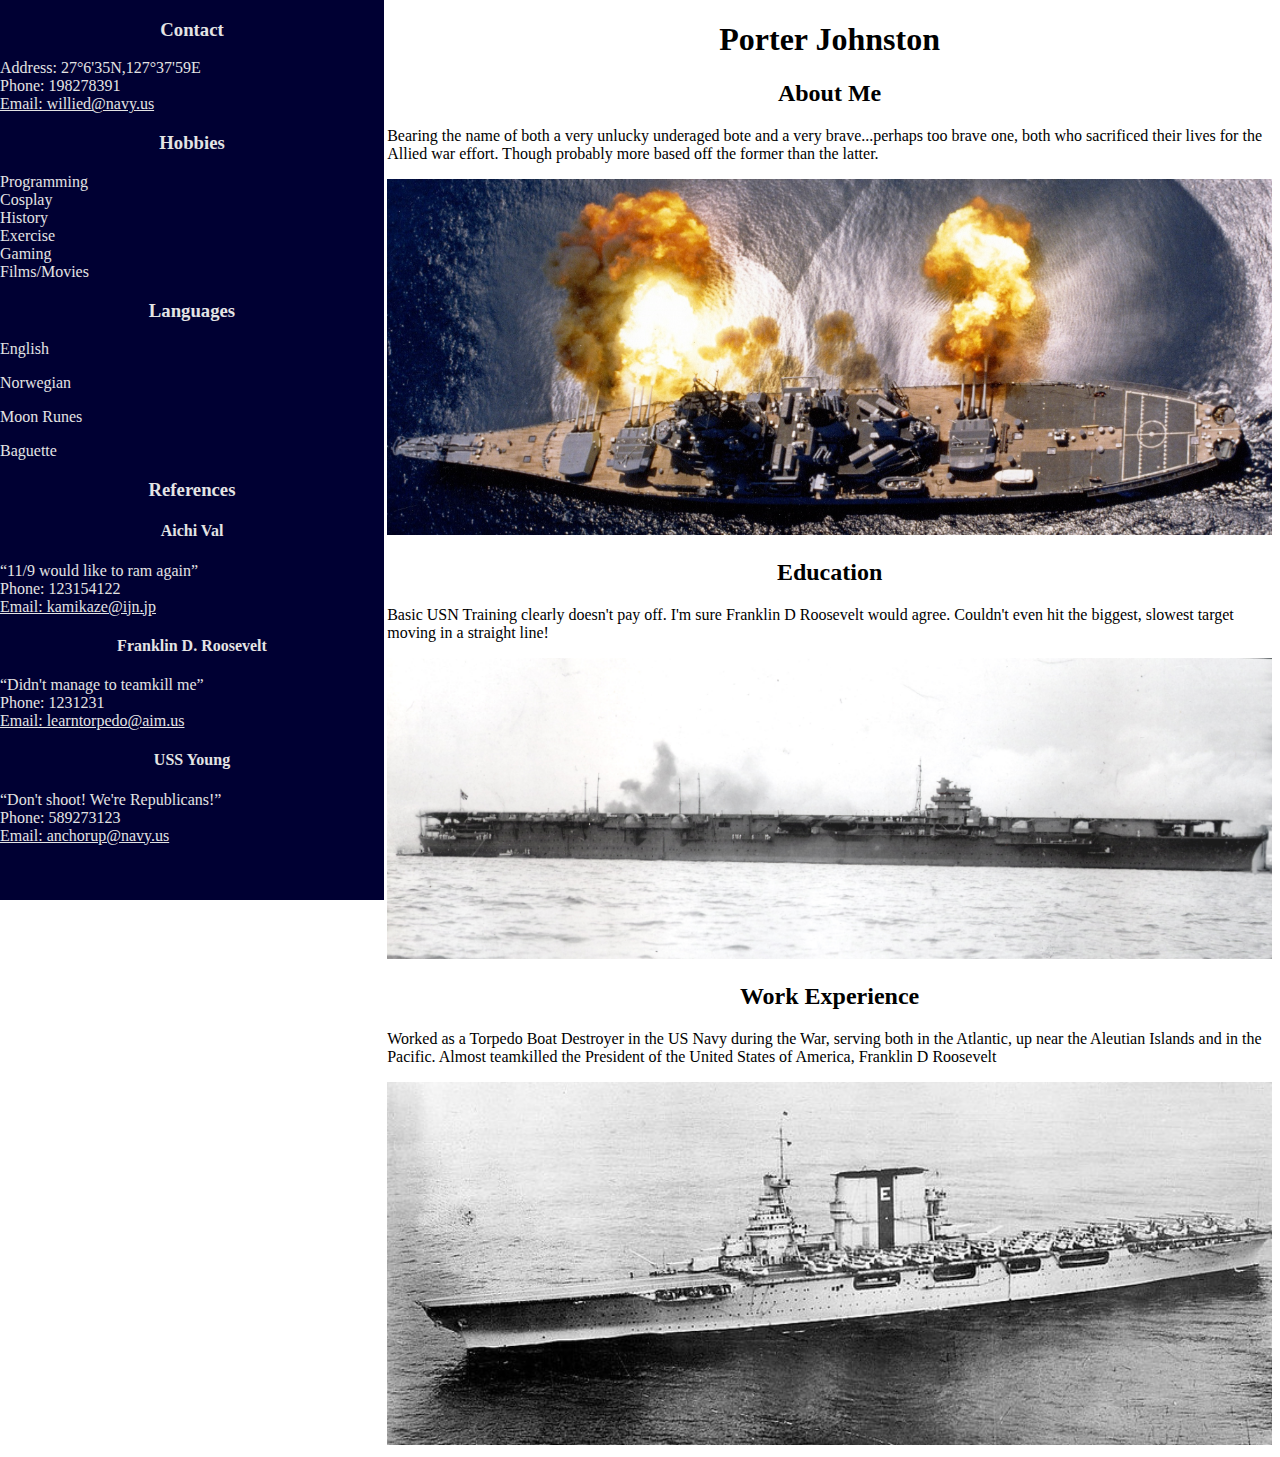
==== CV/index.html @ 47fd97ce "Update index.html" ====
<!DOCTYPE html>
<html lang="en">

<head>
    <link rel="stylesheet" href="styles.css">
    <meta charset="UTF-8">
    <meta name="viewport" content="width=device-width, initial-scale=1.0">
    <meta http-equiv="X-UA-Compatible" content="ie=edge">
    <title>Cruiser Voler, CV for short</title>
</head>

<body class=main>
    <div id=main>
        <h1>Porter Johnston</h1>
        <h2>About Me</h2>
        <p>Bearing the name of both a very unlucky underaged bote and a very brave...perhaps too brave one, both who sacrificed their lives for the Allied war effort. Though probably more based off the former than the latter.</p>

        <img src="Iowa Broadside 2.jpg" alt="BB-61 USS Iowa firing a full broadside">
    
        <h2>Education</h2>
        <p>Basic USN Training clearly doesn't pay off. I'm sure Franklin D Roosevelt would agree. Couldn't even hit the biggest, slowest target moving in a straight line!</p>

        <img src="SKK.jpg" alt="IJN Shoukaku as built in 1939">
    
        <h2>Work Experience</h2>
        <p>Worked as a Torpedo Boat Destroyer in the US Navy during the War, serving both in the Atlantic, up near the Aleutian Islands and in the Pacific. Almost teamkilled the President of the United States of America, Franklin D Roosevelt </p>

        <img src="Sarrachi.jpg" alt="CV-3 USS Saratoga, an actual CV still in her original configuration with 8in bore guns on deck" width=1000000% height=1000000%>
    </div>
</body>


<body class=sidebar>
<div id="sidebar">
    <h3>Contact</h3>
    <p>Address: 27°6'35N,127°37'59E<br>
    Phone: 198278391<br>
    <a href="mailto:willied@navy.us">Email: willied@navy.us</a></p>

    <h3>Hobbies</h3>
    <ul>
        <li>Programming</li>
        <li>Cosplay</li>
        <li>History</li>
        <li>Exercise</li>
        <li>Gaming</li>
        <li>Films/Movies</li>
    </ul>

    <h3>Languages</h3>
    <p>English</p>
     <!-- Insert image of proficiency bar here-->
    <p>Norwegian</p>
     <!-- Insert image of proficiency bar here-->
    <p>Moon Runes</p>
     <!-- Insert image of proficiency bar here-->
    <p>Baguette</p>
     <!-- Insert image of proficiency bar here-->

     <h3>References</h3>
     <h4>Aichi Val</h4>
     <p><q>11/9 would like to ram again</q><br>
        Phone: 123154122<br>
        <a href="mailto:kamikaze@ijn.jp">Email: kamikaze@ijn.jp</a></p>

    <h4>Franklin D. Roosevelt</h4>
    <p><q>Didn't manage to teamkill me</q><br>
    Phone: 1231231<br>
    <a href="mailto:learntorpedo@aim.us">Email: learntorpedo@aim.us</a></p>
    
    <h4>USS Young</h4>
    <p><q>Don't shoot! We're Republicans!</q><br>
        Phone: 589273123 <br>
        <a href="mailto: anchorup@navy.us">Email: anchorup@navy.us</a></p>
</div>
</body>
</html>
---- CV/styles.css ----
ul{
    list-style-type:none;
    color:#e4e4e4;
    text-align: left;
    width: 100%;
    padding: 0;
    margin: 0;
}

#sidebar {
    width: 30%;
    margin: 0;
    padding: 0;
    background-color: #000033;
    color: #e4e4e4;
    z-index: 1;
    position: fixed;
    top: 0;
    left: 0;
    bottom: 0;
    overflow-x: hidden;
}

#main {
    margin-left: 30%;}

h1,h2,h3,h4,h5 {
text-align: center;
}

p{
    text-align: left;

}

a:link{
    color: #e4e4e4;
}
a:visited{
    color:#e4e4e4;
}
a:hover{
    color:orange;
}
a:active{
    color:pink;
}

img {
    max-width: 100%;
    object-fit: contain;
}
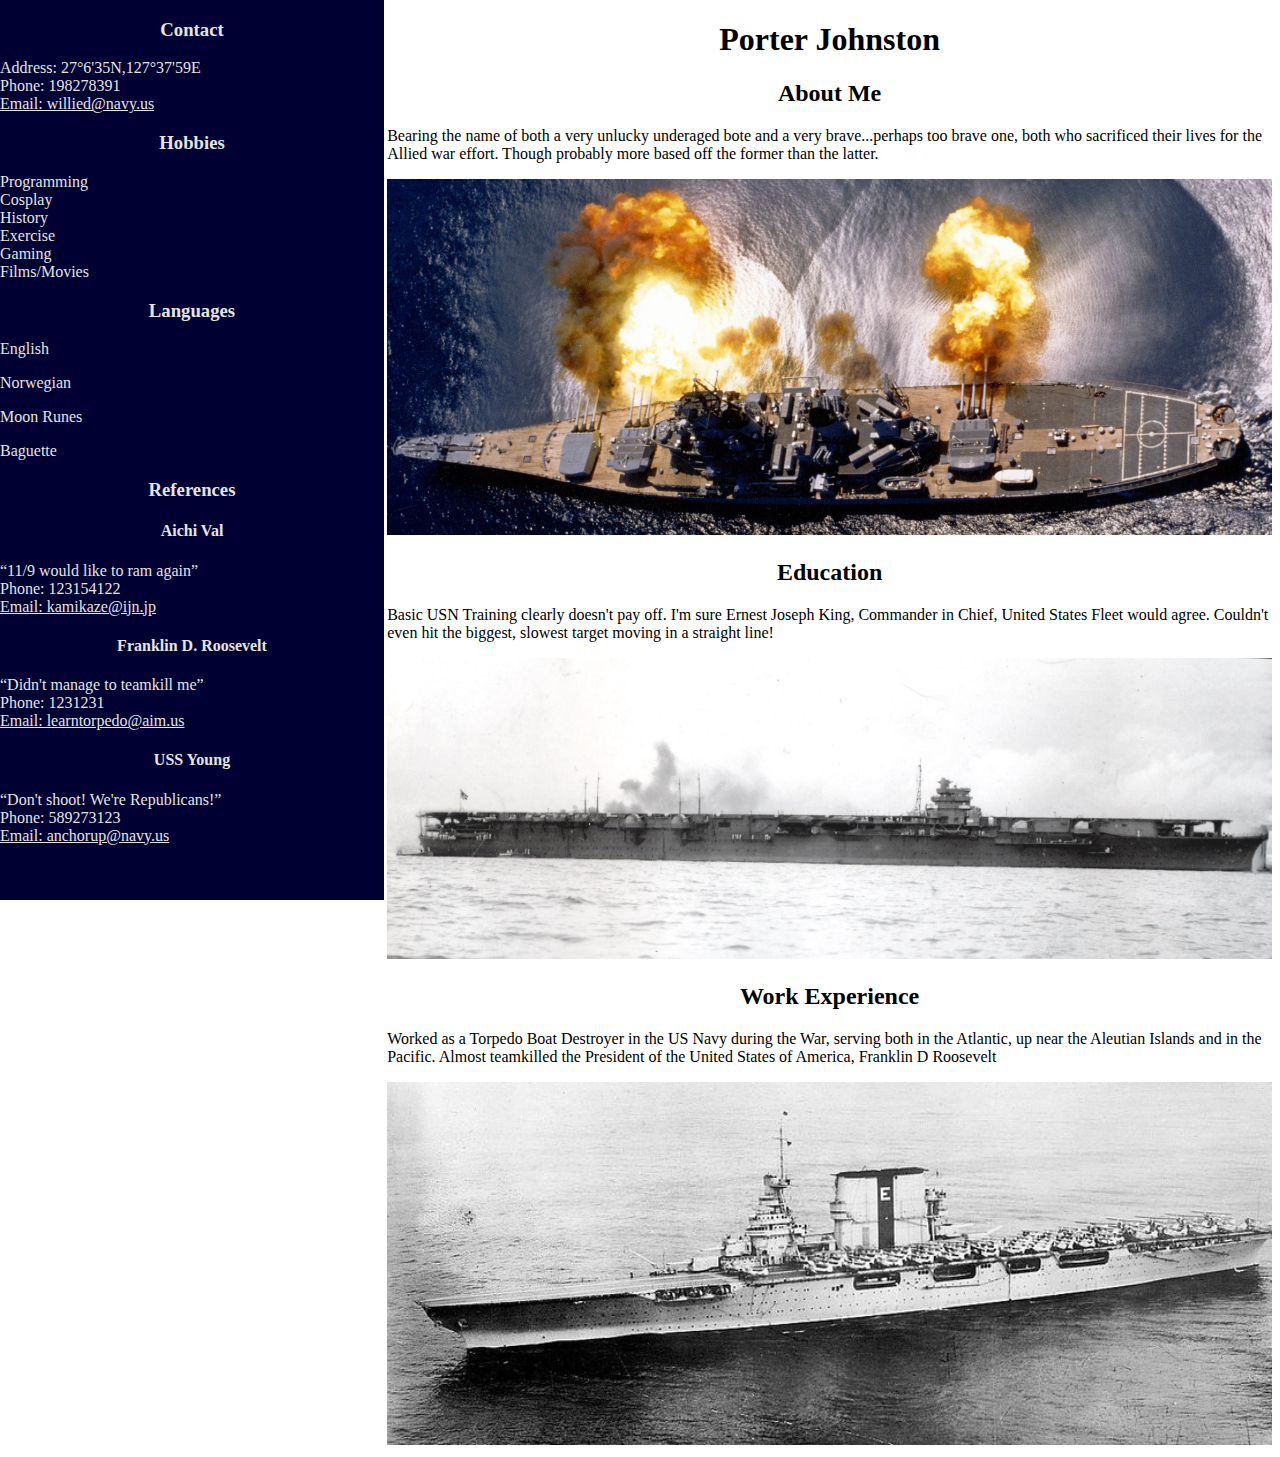
==== commit 8c2fb186: "Update index.html" ====
--- a/CV/index.html
+++ b/CV/index.html
@@ -18,7 +18,7 @@
         <img src="Iowa Broadside 2.jpg" alt="BB-61 USS Iowa firing a full broadside">
     
         <h2>Education</h2>
-        <p>Basic USN Training clearly doesn't pay off. I'm sure Franklin D Roosevelt would agree. Couldn't even hit the biggest, slowest target moving in a straight line!</p>
+        <p>Basic USN Training clearly doesn't pay off. I'm sure Ernest Joseph King, Commander in Chief, United States Fleet would agree. Couldn't even hit the biggest, slowest target moving in a straight line!</p>
 
         <img src="SKK.jpg" alt="IJN Shoukaku as built in 1939">
     
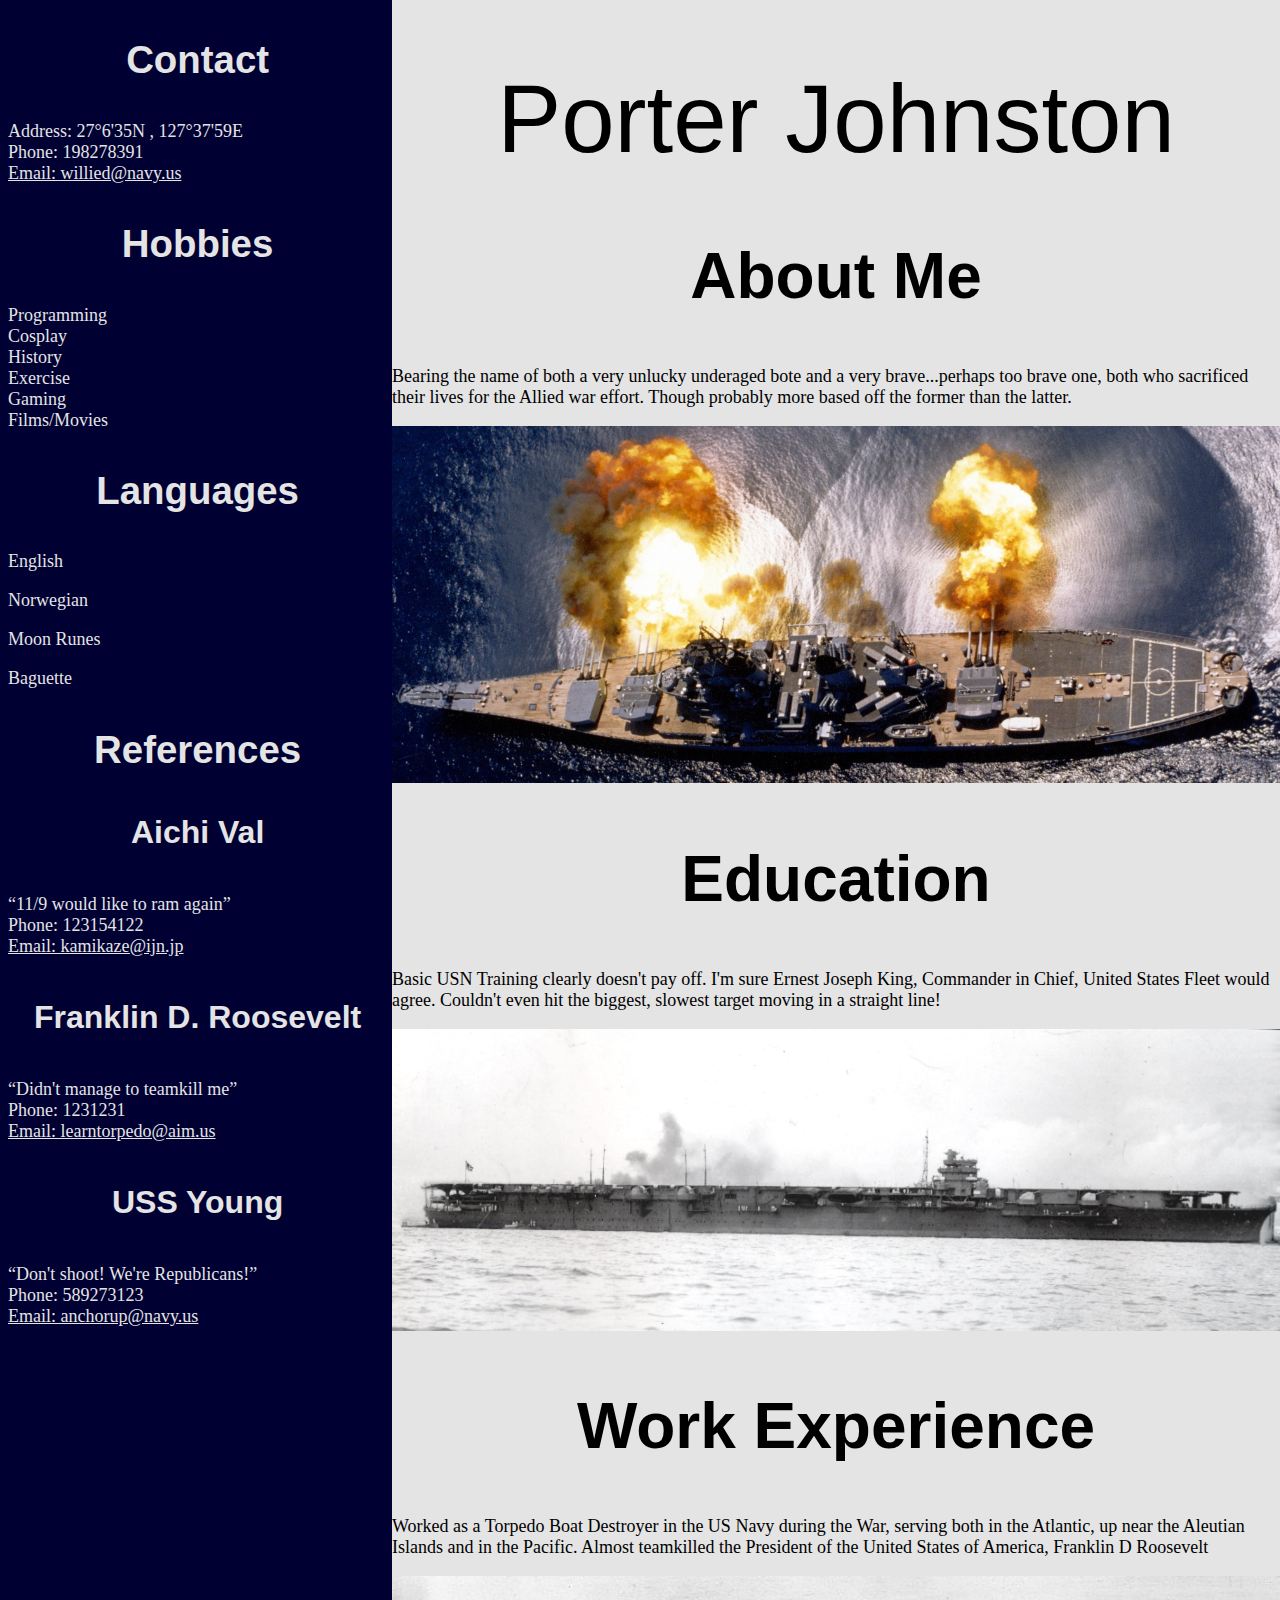
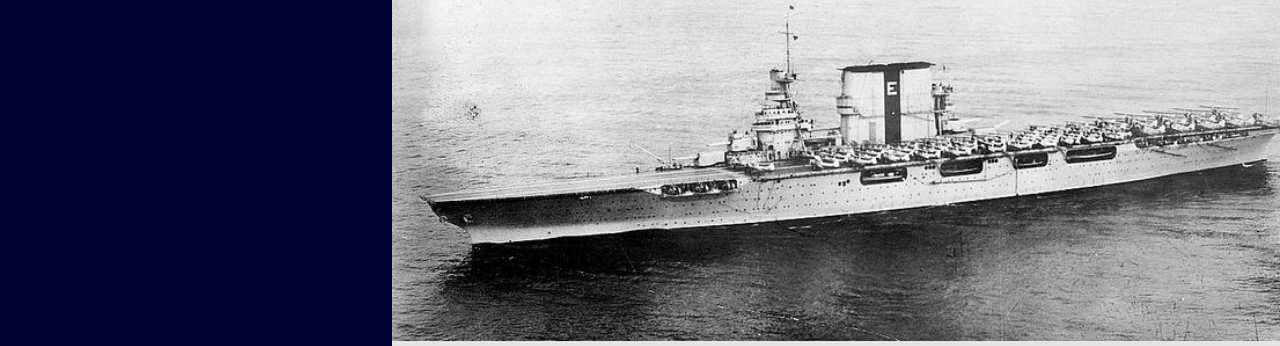
==== commit 8b42a62a: "Update index.html" ====
--- a/CV/index.html
+++ b/CV/index.html
@@ -9,31 +9,12 @@
     <title>Cruiser Voler, CV for short</title>
 </head>
 
-<body class=main>
-    <div id=main>
-        <h1>Porter Johnston</h1>
-        <h2>About Me</h2>
-        <p>Bearing the name of both a very unlucky underaged bote and a very brave...perhaps too brave one, both who sacrificed their lives for the Allied war effort. Though probably more based off the former than the latter.</p>
+<body>
+    
 
-        <img src="Iowa Broadside 2.jpg" alt="BB-61 USS Iowa firing a full broadside">
-    
-        <h2>Education</h2>
-        <p>Basic USN Training clearly doesn't pay off. I'm sure Ernest Joseph King, Commander in Chief, United States Fleet would agree. Couldn't even hit the biggest, slowest target moving in a straight line!</p>
-
-        <img src="SKK.jpg" alt="IJN Shoukaku as built in 1939">
-    
-        <h2>Work Experience</h2>
-        <p>Worked as a Torpedo Boat Destroyer in the US Navy during the War, serving both in the Atlantic, up near the Aleutian Islands and in the Pacific. Almost teamkilled the President of the United States of America, Franklin D Roosevelt </p>
-
-        <img src="Sarrachi.jpg" alt="CV-3 USS Saratoga, an actual CV still in her original configuration with 8in bore guns on deck" width=1000000% height=1000000%>
-    </div>
-</body>
-
-
-<body class=sidebar>
 <div id="sidebar">
     <h3>Contact</h3>
-    <p>Address: 27°6'35N,127°37'59E<br>
+    <p>Address: 27°6'35N , 127°37'59E<br>
     Phone: 198278391<br>
     <a href="mailto:willied@navy.us">Email: willied@navy.us</a></p>
 
@@ -73,5 +54,23 @@
         Phone: 589273123 <br>
         <a href="mailto: anchorup@navy.us">Email: anchorup@navy.us</a></p>
 </div>
+
+<div id=main>
+    <h1>Porter Johnston</h1>
+    <h2>About Me</h2>
+    <p>Bearing the name of both a very unlucky underaged bote and a very brave...perhaps too brave one, both who sacrificed their lives for the Allied war effort. Though probably more based off the former than the latter.</p>
+
+    <img src="Iowa Broadside 2.jpg" alt="BB-61 USS Iowa firing a full broadside">
+
+    <h2>Education</h2>
+    <p>Basic USN Training clearly doesn't pay off. I'm sure Ernest Joseph King, Commander in Chief, United States Fleet would agree. Couldn't even hit the biggest, slowest target moving in a straight line!</p>
+
+    <img src="SKK.jpg" alt="IJN Shoukaku as built in 1939">
+
+    <h2>Work Experience</h2>
+    <p>Worked as a Torpedo Boat Destroyer in the US Navy during the War, serving both in the Atlantic, up near the Aleutian Islands and in the Pacific. Almost teamkilled the President of the United States of America, Franklin D Roosevelt </p>
+
+    <img src="Sarrachi.jpg" alt="CV-3 USS Saratoga, an actual CV still in her original configuration with 8in bore guns on deck" width=1000000% height=1000000%>
+</div>
 </body>
 </html>
--- a/CV/styles.css
+++ b/CV/styles.css
@@ -1,3 +1,9 @@
+body{
+    background-color: #000033;
+    font-family: 'Montserrat';
+    font-size: 18px;
+}
+
 ul{
     list-style-type:none;
     color:#e4e4e4;
@@ -13,24 +19,42 @@
     padding: 0;
     background-color: #000033;
     color: #e4e4e4;
-    z-index: 1;
-    position: fixed;
+    position: sticky;
     top: 0;
     left: 0;
-    bottom: 0;
-    overflow-x: hidden;
+    overflow-x: visible;
 }
 
 #main {
-    margin-left: 30%;}
+    margin-left: 30%;
+    position: absolute;
+    top: 0;
+    background-color: #e4e4e4;
+}
 
 h1,h2,h3,h4,h5 {
-text-align: center;
+    text-align: center;
+    font-family: 'Monserrat Semi-bold 600 ', sans-serif;
+}
+
+h1{
+    font-size: 6rem;
+    font-weight: 400;
+}
+h2{
+    font-size: 4rem;
+}
+
+h3{
+    font-size: 2.4rem;
+}
+
+h4{
+    font-size: 2rem;
 }
 
 p{
     text-align: left;
-
 }
 
 a:link{
@@ -49,4 +73,4 @@
 img {
     max-width: 100%;
     object-fit: contain;
-}+}
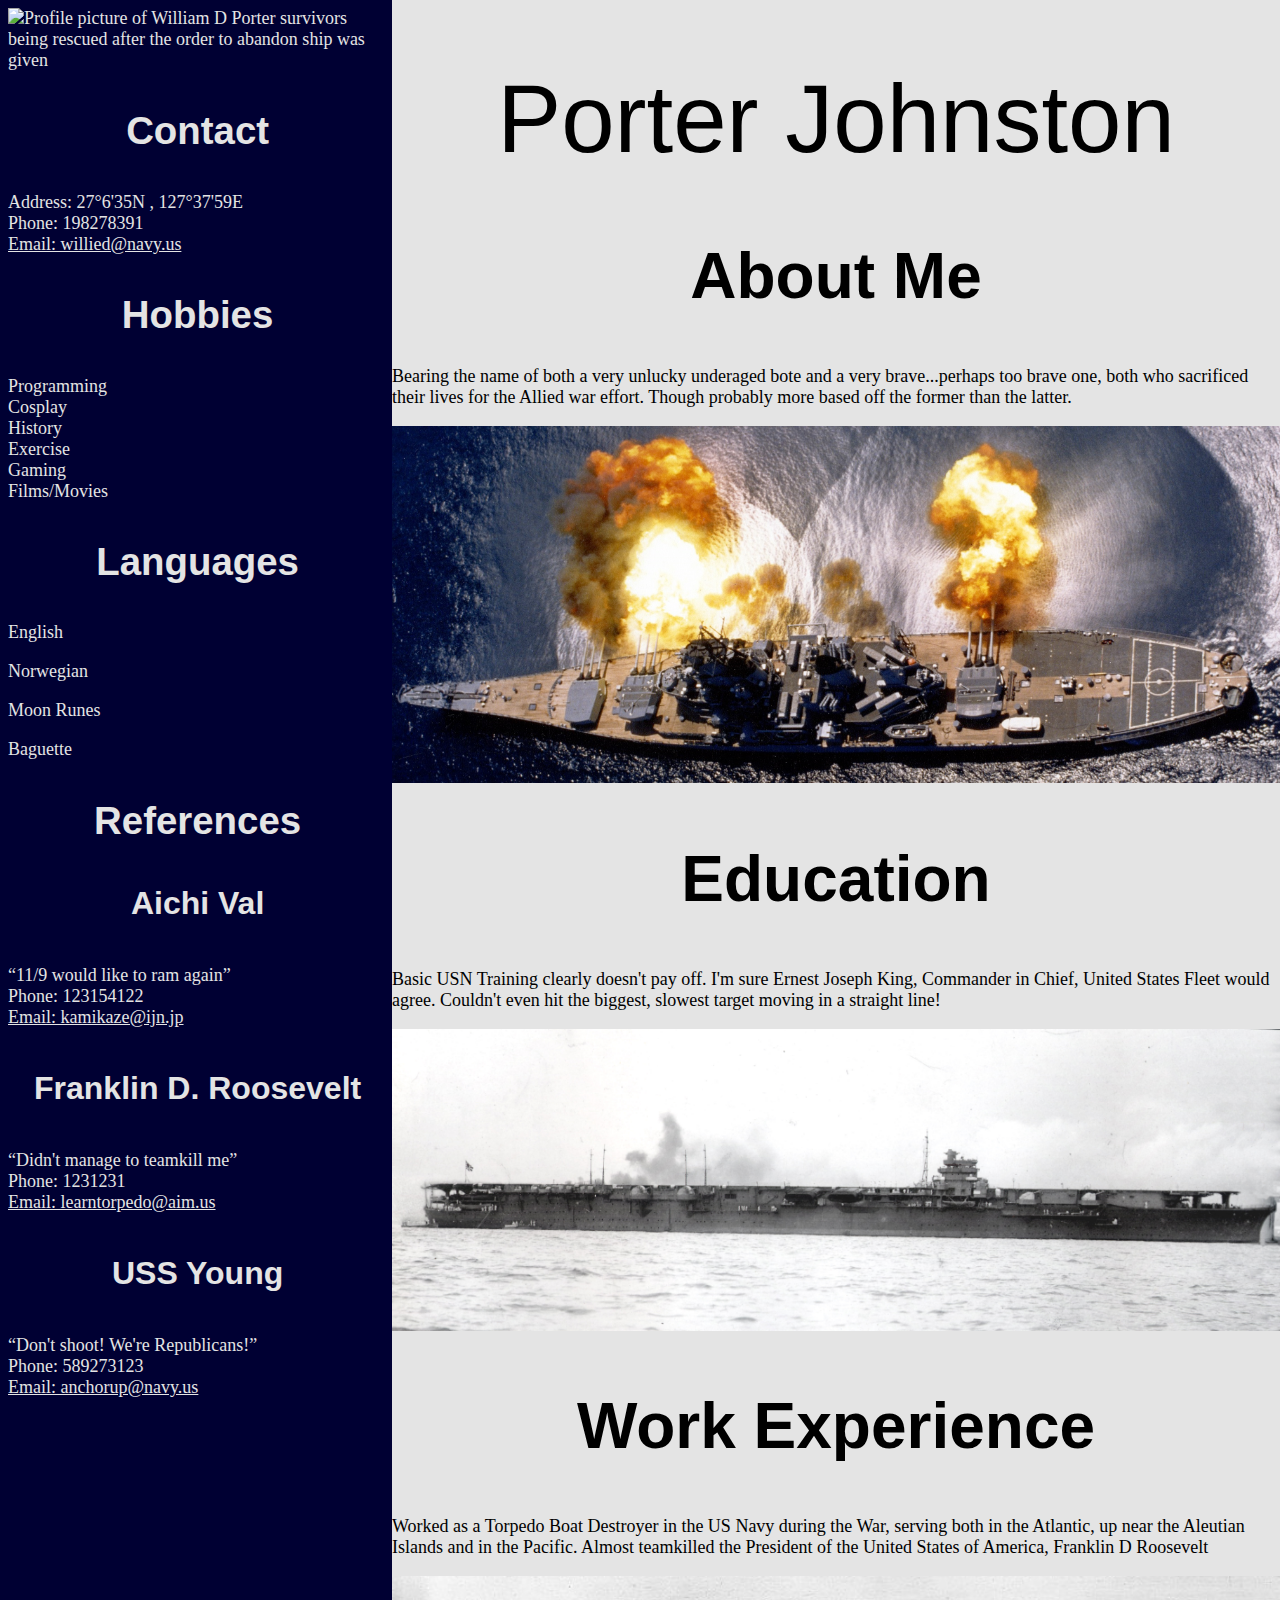
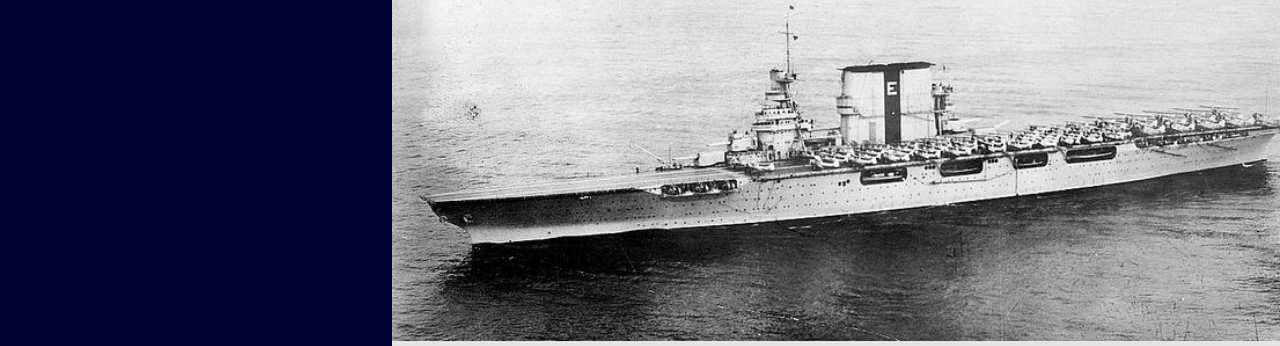
==== commit 7dff8356: "Update index.html" ====
--- a/CV/index.html
+++ b/CV/index.html
@@ -13,13 +13,14 @@
     
 
 <div id="sidebar">
-    <h3>Contact</h3>
-    <p>Address: 27°6'35N , 127°37'59E<br>
+    <img class="side" src="Willie D Porter Profile.png" alt="Profile picture of William D Porter survivors being rescued after the order to abandon ship was given" height=50% width=50%>
+    <h3 class="side">Contact</h3>
+    <p class="side">Address: 27°6'35N , 127°37'59E<br>
     Phone: 198278391<br>
     <a href="mailto:willied@navy.us">Email: willied@navy.us</a></p>
 
-    <h3>Hobbies</h3>
-    <ul>
+    <h3 class="side">Hobbies</h3>
+    <ul class="side">
         <li>Programming</li>
         <li>Cosplay</li>
         <li>History</li>
@@ -28,29 +29,29 @@
         <li>Films/Movies</li>
     </ul>
 
-    <h3>Languages</h3>
-    <p>English</p>
+    <h3 class="side">Languages</h3>
+    <p class="side">English</p>
      <!-- Insert image of proficiency bar here-->
-    <p>Norwegian</p>
+    <p class="side">Norwegian</p>
      <!-- Insert image of proficiency bar here-->
-    <p>Moon Runes</p>
+    <p class="side">Moon Runes</p>
      <!-- Insert image of proficiency bar here-->
-    <p>Baguette</p>
+    <p class="side">Baguette</p>
      <!-- Insert image of proficiency bar here-->
 
-     <h3>References</h3>
-     <h4>Aichi Val</h4>
-     <p><q>11/9 would like to ram again</q><br>
+     <h3 class="side">References</h3>
+     <h4 class="side">Aichi Val</h4>
+     <p class="side"><q>11/9 would like to ram again</q><br>
         Phone: 123154122<br>
         <a href="mailto:kamikaze@ijn.jp">Email: kamikaze@ijn.jp</a></p>
 
-    <h4>Franklin D. Roosevelt</h4>
-    <p><q>Didn't manage to teamkill me</q><br>
+    <h4 class="side">Franklin D. Roosevelt</h4>
+    <p class="side"><q>Didn't manage to teamkill me</q><br>
     Phone: 1231231<br>
     <a href="mailto:learntorpedo@aim.us">Email: learntorpedo@aim.us</a></p>
     
-    <h4>USS Young</h4>
-    <p><q>Don't shoot! We're Republicans!</q><br>
+    <h4 class="side">USS Young</h4>
+    <p class="side"><q>Don't shoot! We're Republicans!</q><br>
         Phone: 589273123 <br>
         <a href="mailto: anchorup@navy.us">Email: anchorup@navy.us</a></p>
 </div>
@@ -60,7 +61,7 @@
     <h2>About Me</h2>
     <p>Bearing the name of both a very unlucky underaged bote and a very brave...perhaps too brave one, both who sacrificed their lives for the Allied war effort. Though probably more based off the former than the latter.</p>
 
-    <img src="Iowa Broadside 2.jpg" alt="BB-61 USS Iowa firing a full broadside">
+    <img src="Iowa Broadside 2.jpg" alt="BB-61 USS Iowa firing a full broadside" width=1000000% height=10000000%>
 
     <h2>Education</h2>
     <p>Basic USN Training clearly doesn't pay off. I'm sure Ernest Joseph King, Commander in Chief, United States Fleet would agree. Couldn't even hit the biggest, slowest target moving in a straight line!</p>
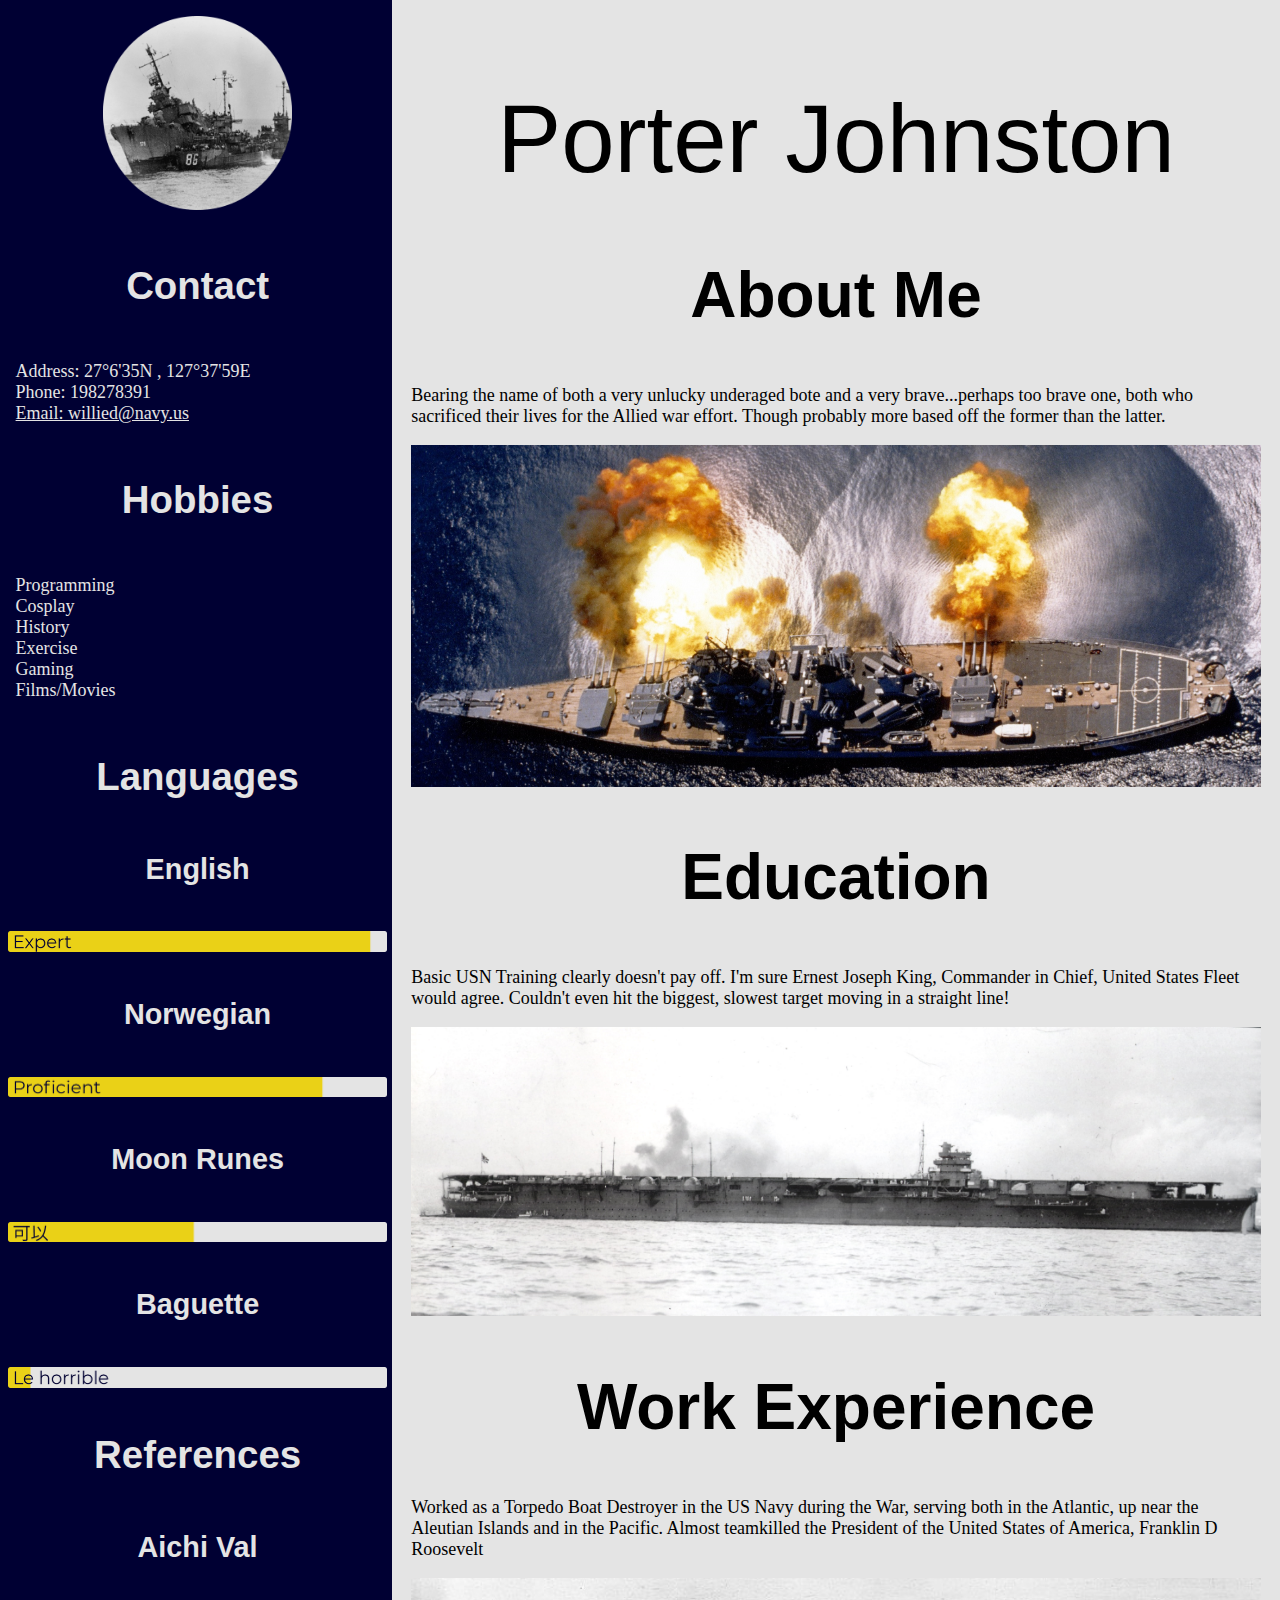
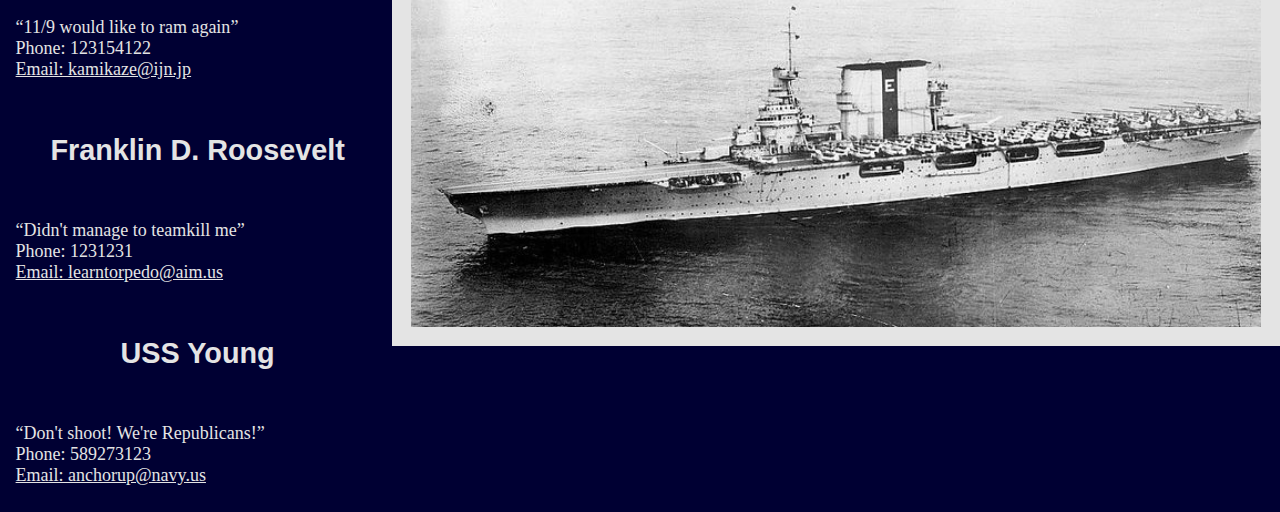
==== commit 653a3d65: "Update index.html" ====
--- a/CV/index.html
+++ b/CV/index.html
@@ -30,14 +30,14 @@
     </ul>
 
     <h3 class="side">Languages</h3>
-    <p class="side">English</p>
-     <!-- Insert image of proficiency bar here-->
-    <p class="side">Norwegian</p>
-     <!-- Insert image of proficiency bar here-->
-    <p class="side">Moon Runes</p>
-     <!-- Insert image of proficiency bar here-->
-    <p class="side">Baguette</p>
-     <!-- Insert image of proficiency bar here-->
+    <h4 class="side">English</h4>
+    <img src="Expert.png" alt="Expert in English">
+    <h4 class="side">Norwegian</h4>
+    <img src="Proficient.png" alt="Proficient in Norwegian">
+    <h4 class="side">Moon Runes</h4>
+    <img src="Competent.png" alt="Competent in Moon Runes">
+    <h4 class="side">Baguette</h4>
+    <img src="Bad.png" alt="Baguette du omelette?">
 
      <h3 class="side">References</h3>
      <h4 class="side">Aichi Val</h4>
--- a/CV/styles.css
+++ b/CV/styles.css
@@ -12,11 +12,14 @@
     padding: 0;
     margin: 0;
 }
+.side{
+    padding: 2%;
+}
 
 #sidebar {
     width: 30%;
     margin: 0;
-    padding: 0;
+    padding: 0%;
     background-color: #000033;
     color: #e4e4e4;
     position: sticky;
@@ -26,6 +29,8 @@
 }
 
 #main {
+    padding: 1.5%;
+
     margin-left: 30%;
     position: absolute;
     top: 0;
@@ -50,7 +55,7 @@
 }
 
 h4{
-    font-size: 2rem;
+    font-size: 1.8rem;
 }
 
 p{
@@ -73,4 +78,7 @@
 img {
     max-width: 100%;
     object-fit: contain;
+    margin-left: auto;
+    margin-right: auto;
+    display: block;
 }
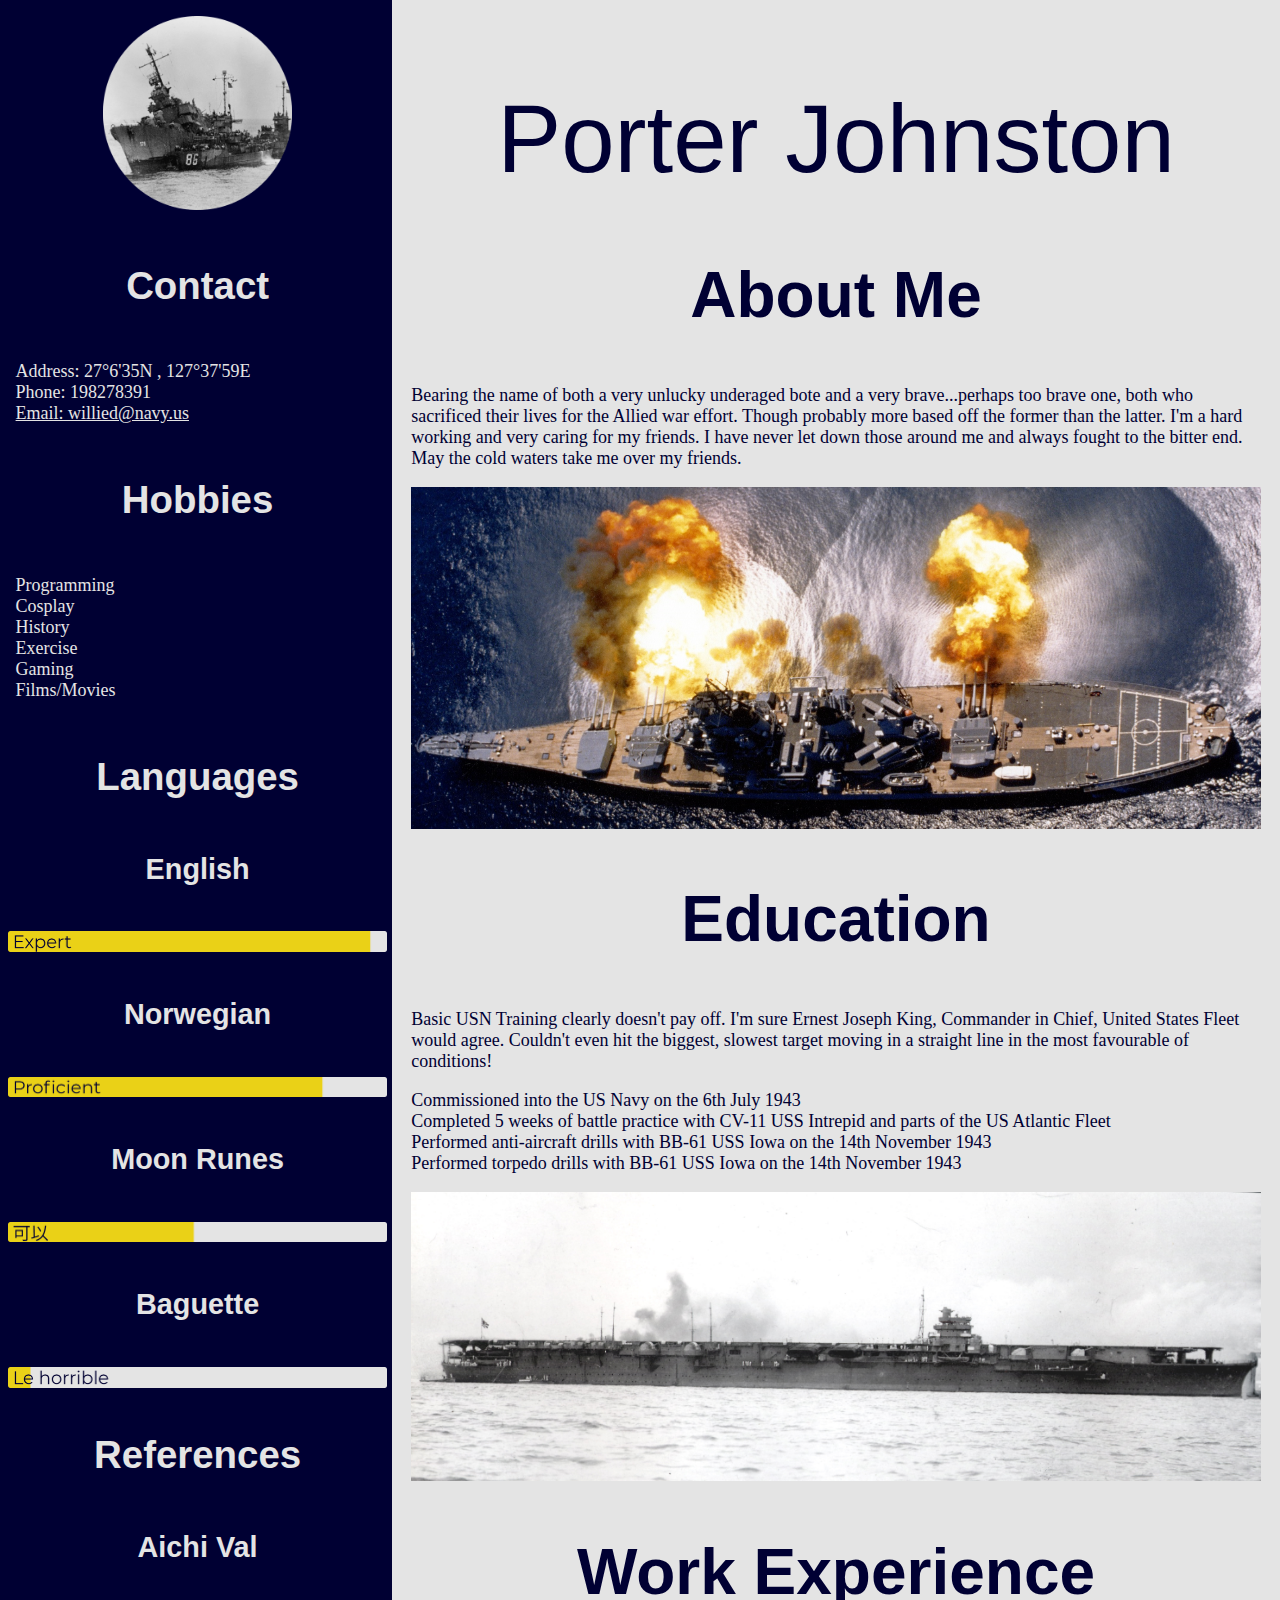
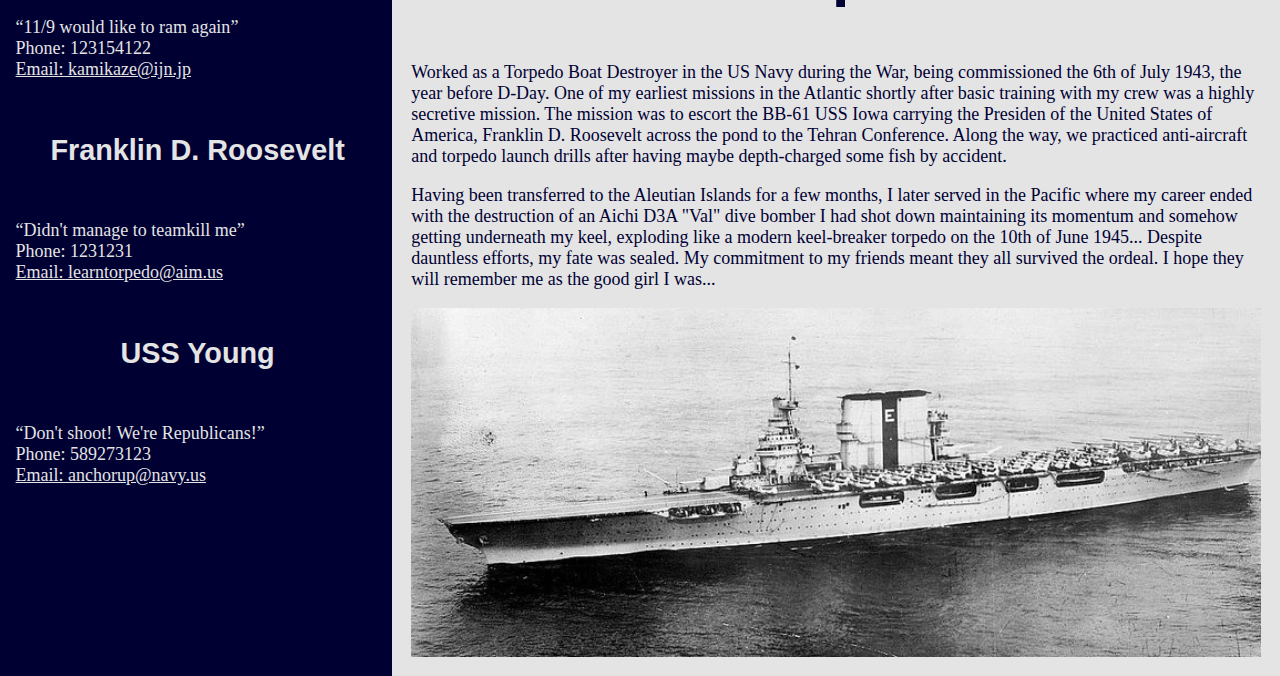
==== commit 39aa6490: "Update index.html" ====
--- a/CV/index.html
+++ b/CV/index.html
@@ -59,17 +59,29 @@
 <div id=main>
     <h1>Porter Johnston</h1>
     <h2>About Me</h2>
-    <p>Bearing the name of both a very unlucky underaged bote and a very brave...perhaps too brave one, both who sacrificed their lives for the Allied war effort. Though probably more based off the former than the latter.</p>
+    <p>Bearing the name of both a very unlucky underaged bote and a very brave...perhaps too brave one, both who sacrificed their lives for the Allied war effort. Though probably more based off the former than the latter. I'm a hard working and very caring for my friends. I have never let down those around me and always fought to the bitter end. May the cold waters take me over my friends.</p>
 
     <img src="Iowa Broadside 2.jpg" alt="BB-61 USS Iowa firing a full broadside" width=1000000% height=10000000%>
 
     <h2>Education</h2>
-    <p>Basic USN Training clearly doesn't pay off. I'm sure Ernest Joseph King, Commander in Chief, United States Fleet would agree. Couldn't even hit the biggest, slowest target moving in a straight line!</p>
+    <p>Basic USN Training clearly doesn't pay off. I'm sure Ernest Joseph King, Commander in Chief, United States Fleet would agree. Couldn't even hit the biggest, slowest target moving in a straight line in the most favourable of conditions!
+
+    <ul class="blue">
+        <li>Commissioned into the US Navy on the 6th July 1943</li>
+        <li>Completed 5 weeks of battle practice with CV-11 USS Intrepid and parts of the US Atlantic Fleet</li>
+        <li>Performed anti-aircraft drills with BB-61 USS Iowa on the 14th November 1943</li>
+        <li>Performed torpedo drills with BB-61 USS Iowa on the 14th November 1943</li>
+    </ul>
+    </p>
 
     <img src="SKK.jpg" alt="IJN Shoukaku as built in 1939">
 
     <h2>Work Experience</h2>
-    <p>Worked as a Torpedo Boat Destroyer in the US Navy during the War, serving both in the Atlantic, up near the Aleutian Islands and in the Pacific. Almost teamkilled the President of the United States of America, Franklin D Roosevelt </p>
+    <p>Worked as a Torpedo Boat Destroyer in the US Navy during the War, being commissioned the 6th of July 1943, the year before D-Day. One of my earliest missions in the Atlantic shortly after basic training with my crew was a highly secretive mission. The mission was to escort the BB-61 USS Iowa carrying the Presiden of the United States of America, Franklin D. Roosevelt across the pond to the Tehran Conference. Along the way, we practiced anti-aircraft and torpedo launch drills after having maybe depth-charged some fish by accident.
+    </p>
+
+    <p>Having been transferred to the Aleutian Islands for a few months, I later served in the Pacific where my career ended with the destruction of an Aichi D3A "Val" dive bomber I had shot down maintaining its momentum and somehow getting underneath my keel, exploding like a modern keel-breaker torpedo on the 10th of June 1945... Despite dauntless efforts, my fate was sealed. My commitment to my friends meant they all survived the ordeal. I hope they will remember me as the good girl I was...
+    </p>
 
     <img src="Sarrachi.jpg" alt="CV-3 USS Saratoga, an actual CV still in her original configuration with 8in bore guns on deck" width=1000000% height=1000000%>
 </div>
--- a/CV/styles.css
+++ b/CV/styles.css
@@ -11,6 +11,9 @@
     width: 100%;
     padding: 0;
     margin: 0;
+}
+.blue{
+    color: #000033;
 }
 .side{
     padding: 2%;
@@ -30,11 +33,11 @@
 
 #main {
     padding: 1.5%;
-
     margin-left: 30%;
     position: absolute;
     top: 0;
     background-color: #e4e4e4;
+    color:#000033;
 }
 
 h1,h2,h3,h4,h5 {
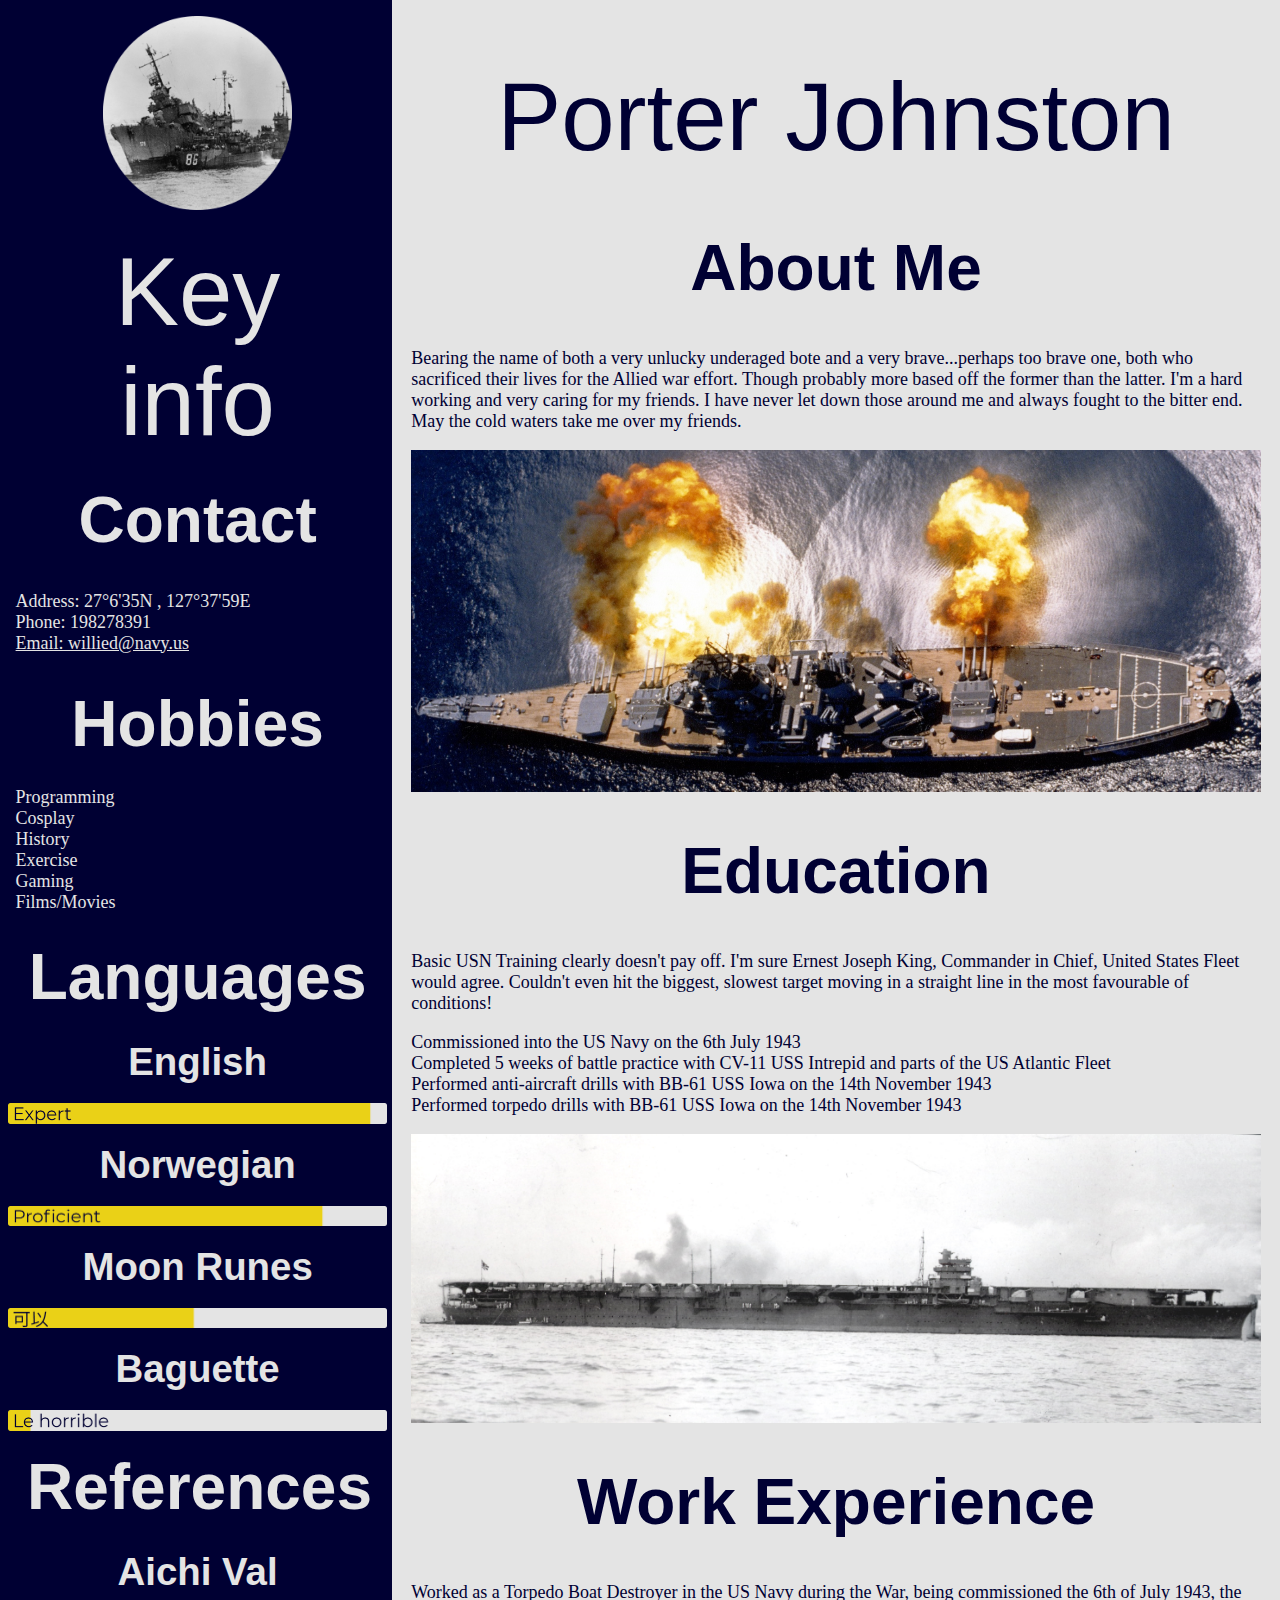
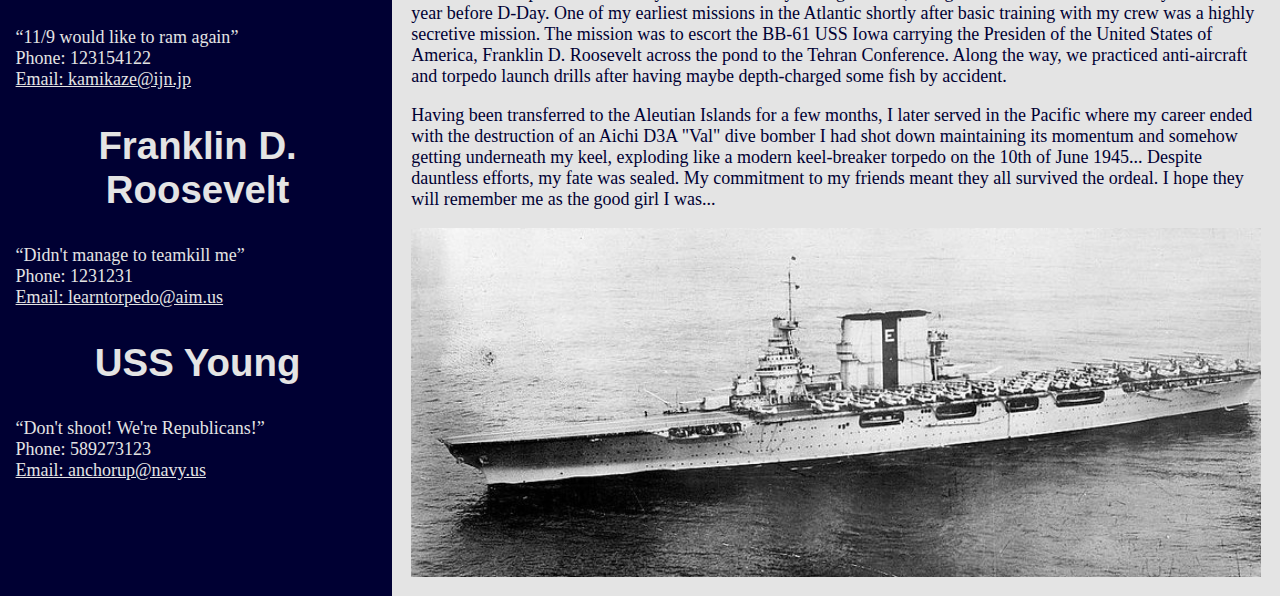
==== commit 244d8cd6: "Add files via upload" ====
--- a/CV/index.html
+++ b/CV/index.html
@@ -13,13 +13,14 @@
     
 
 <div id="sidebar">
-    <img class="side" src="Willie D Porter Profile.png" alt="Profile picture of William D Porter survivors being rescued after the order to abandon ship was given" height=50% width=50%>
-    <h3 class="side">Contact</h3>
+    <img class="side" src="img/Willie_D_Porter_Profile.png" alt="Profile picture of William D Porter survivors being rescued after the order to abandon ship was given" height=50% width=50%>
+    <h1>Key info</h1>
+    <h2 class="side">Contact</h2>
     <p class="side">Address: 27°6'35N , 127°37'59E<br>
     Phone: 198278391<br>
     <a href="mailto:willied@navy.us">Email: willied@navy.us</a></p>
 
-    <h3 class="side">Hobbies</h3>
+    <h2 class="side">Hobbies</h2>
     <ul class="side">
         <li>Programming</li>
         <li>Cosplay</li>
@@ -29,28 +30,28 @@
         <li>Films/Movies</li>
     </ul>
 
-    <h3 class="side">Languages</h3>
-    <h4 class="side">English</h4>
-    <img src="Expert.png" alt="Expert in English">
-    <h4 class="side">Norwegian</h4>
-    <img src="Proficient.png" alt="Proficient in Norwegian">
-    <h4 class="side">Moon Runes</h4>
-    <img src="Competent.png" alt="Competent in Moon Runes">
-    <h4 class="side">Baguette</h4>
-    <img src="Bad.png" alt="Baguette du omelette?">
+    <h2 class="side">Languages</h2>
+    <h3 class="side">English</h3>
+    <img src="img/Expert.png" alt="Expert in English">
+    <h3 class="side">Norwegian</h3>
+    <img src="img/Proficient.png" alt="Proficient in Norwegian">
+    <h3 class="side">Moon Runes</h3>
+    <img src="img/Competent.png" alt="Competent in Moon Runes">
+    <h3 class="side">Baguette</h3>
+    <img src="img/Bad.png" alt="Baguette du omelette?">
 
-     <h3 class="side">References</h3>
-     <h4 class="side">Aichi Val</h4>
+     <h2 class="side">References</h2>
+     <h3 class="side">Aichi Val</h3>
      <p class="side"><q>11/9 would like to ram again</q><br>
         Phone: 123154122<br>
         <a href="mailto:kamikaze@ijn.jp">Email: kamikaze@ijn.jp</a></p>
 
-    <h4 class="side">Franklin D. Roosevelt</h4>
+    <h3 class="side">Franklin D. Roosevelt</h3>
     <p class="side"><q>Didn't manage to teamkill me</q><br>
     Phone: 1231231<br>
     <a href="mailto:learntorpedo@aim.us">Email: learntorpedo@aim.us</a></p>
     
-    <h4 class="side">USS Young</h4>
+    <h3 class="side">USS Young</h3>
     <p class="side"><q>Don't shoot! We're Republicans!</q><br>
         Phone: 589273123 <br>
         <a href="mailto: anchorup@navy.us">Email: anchorup@navy.us</a></p>
@@ -61,7 +62,7 @@
     <h2>About Me</h2>
     <p>Bearing the name of both a very unlucky underaged bote and a very brave...perhaps too brave one, both who sacrificed their lives for the Allied war effort. Though probably more based off the former than the latter. I'm a hard working and very caring for my friends. I have never let down those around me and always fought to the bitter end. May the cold waters take me over my friends.</p>
 
-    <img src="Iowa Broadside 2.jpg" alt="BB-61 USS Iowa firing a full broadside" width=1000000% height=10000000%>
+    <img src="img/Iowa_Broadside_2.jpg" alt="BB-61 USS Iowa firing a full broadside" width=1000000% height=10000000%>
 
     <h2>Education</h2>
     <p>Basic USN Training clearly doesn't pay off. I'm sure Ernest Joseph King, Commander in Chief, United States Fleet would agree. Couldn't even hit the biggest, slowest target moving in a straight line in the most favourable of conditions!
@@ -74,7 +75,7 @@
     </ul>
     </p>
 
-    <img src="SKK.jpg" alt="IJN Shoukaku as built in 1939">
+    <img src="img/SKK.jpg" alt="IJN Shoukaku as built in 1939">
 
     <h2>Work Experience</h2>
     <p>Worked as a Torpedo Boat Destroyer in the US Navy during the War, being commissioned the 6th of July 1943, the year before D-Day. One of my earliest missions in the Atlantic shortly after basic training with my crew was a highly secretive mission. The mission was to escort the BB-61 USS Iowa carrying the Presiden of the United States of America, Franklin D. Roosevelt across the pond to the Tehran Conference. Along the way, we practiced anti-aircraft and torpedo launch drills after having maybe depth-charged some fish by accident.
@@ -83,7 +84,7 @@
     <p>Having been transferred to the Aleutian Islands for a few months, I later served in the Pacific where my career ended with the destruction of an Aichi D3A "Val" dive bomber I had shot down maintaining its momentum and somehow getting underneath my keel, exploding like a modern keel-breaker torpedo on the 10th of June 1945... Despite dauntless efforts, my fate was sealed. My commitment to my friends meant they all survived the ordeal. I hope they will remember me as the good girl I was...
     </p>
 
-    <img src="Sarrachi.jpg" alt="CV-3 USS Saratoga, an actual CV still in her original configuration with 8in bore guns on deck" width=1000000% height=1000000%>
+    <img src="img/Sarrachi.jpg" alt="CV-3 USS Saratoga, an actual CV still in her original configuration with 8in bore guns on deck" width=1000000% height=1000000%>
 </div>
 </body>
-</html>
+</html>--- a/CV/styles.css
+++ b/CV/styles.css
@@ -43,6 +43,8 @@
 h1,h2,h3,h4,h5 {
     text-align: center;
     font-family: 'Monserrat Semi-bold 600 ', sans-serif;
+    padding: 2%;
+    margin: 3%;
 }
 
 h1{
@@ -84,4 +86,4 @@
     margin-left: auto;
     margin-right: auto;
     display: block;
-}
+}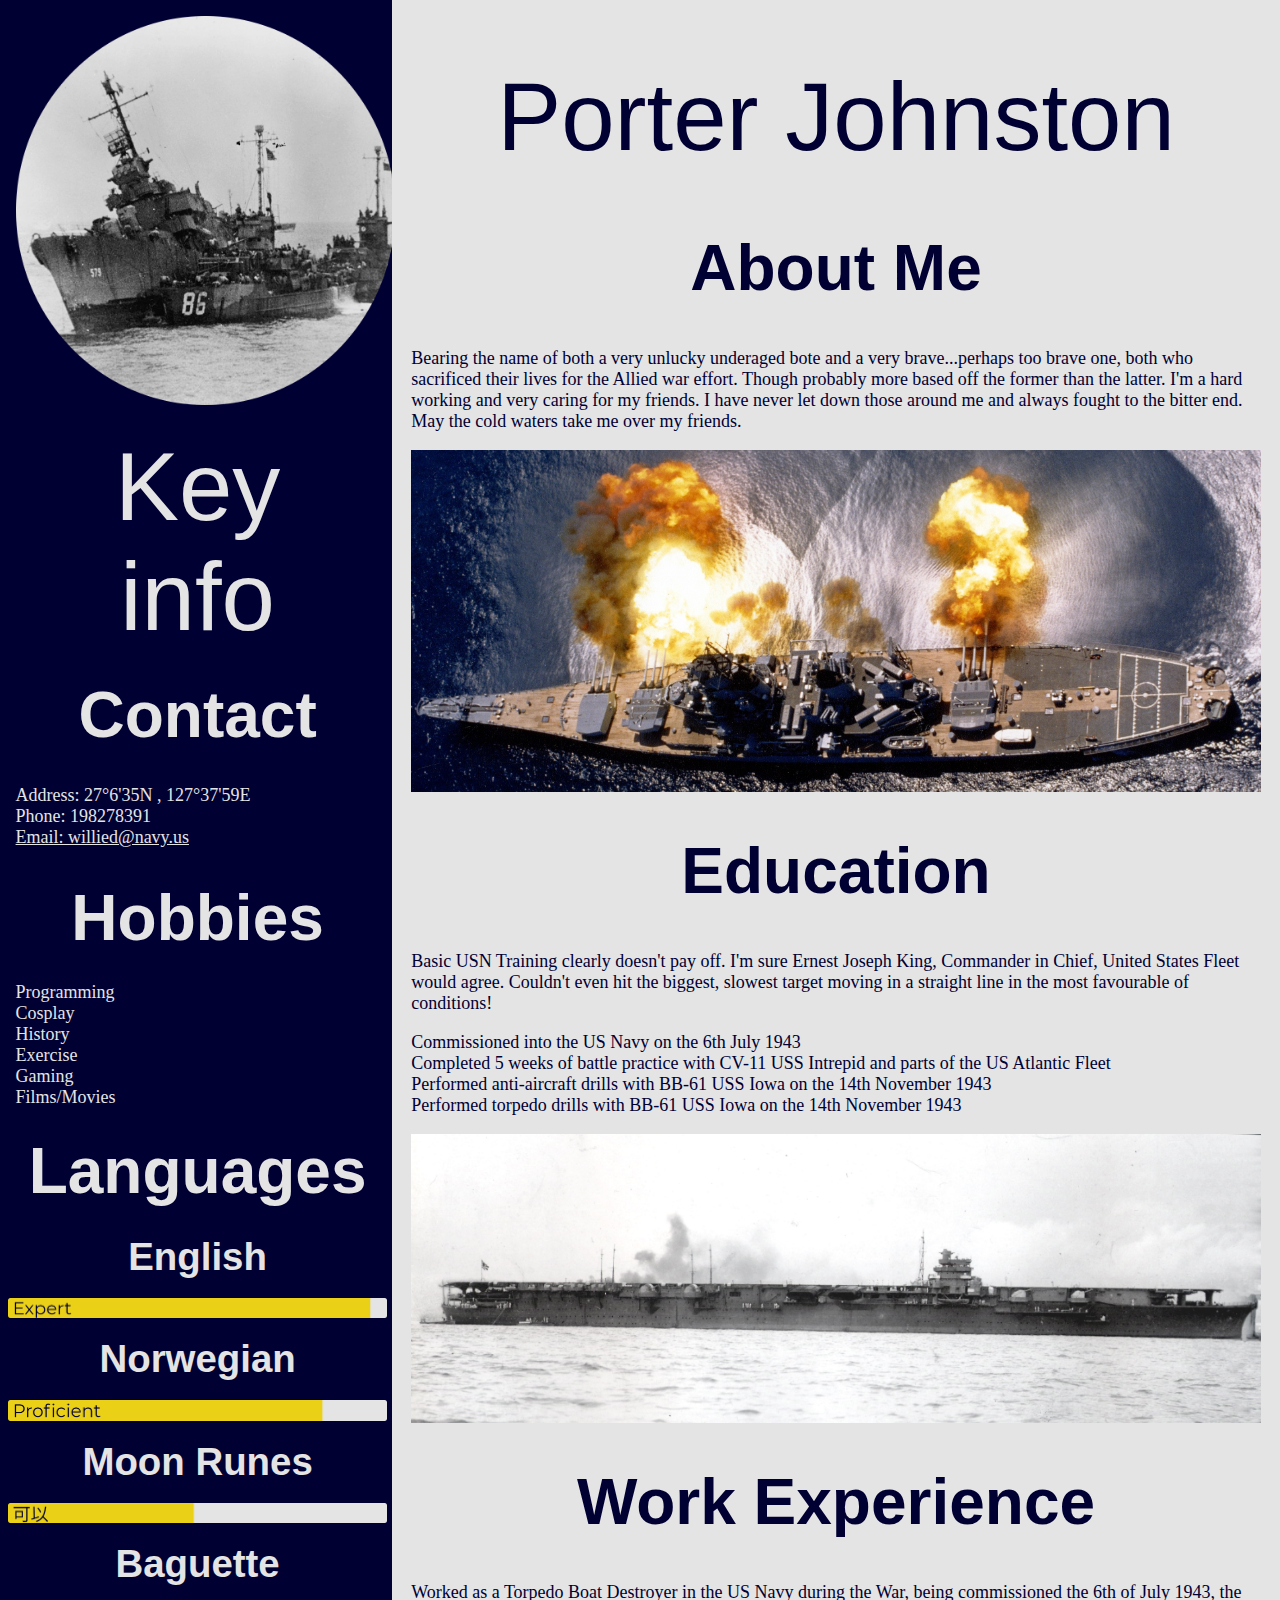
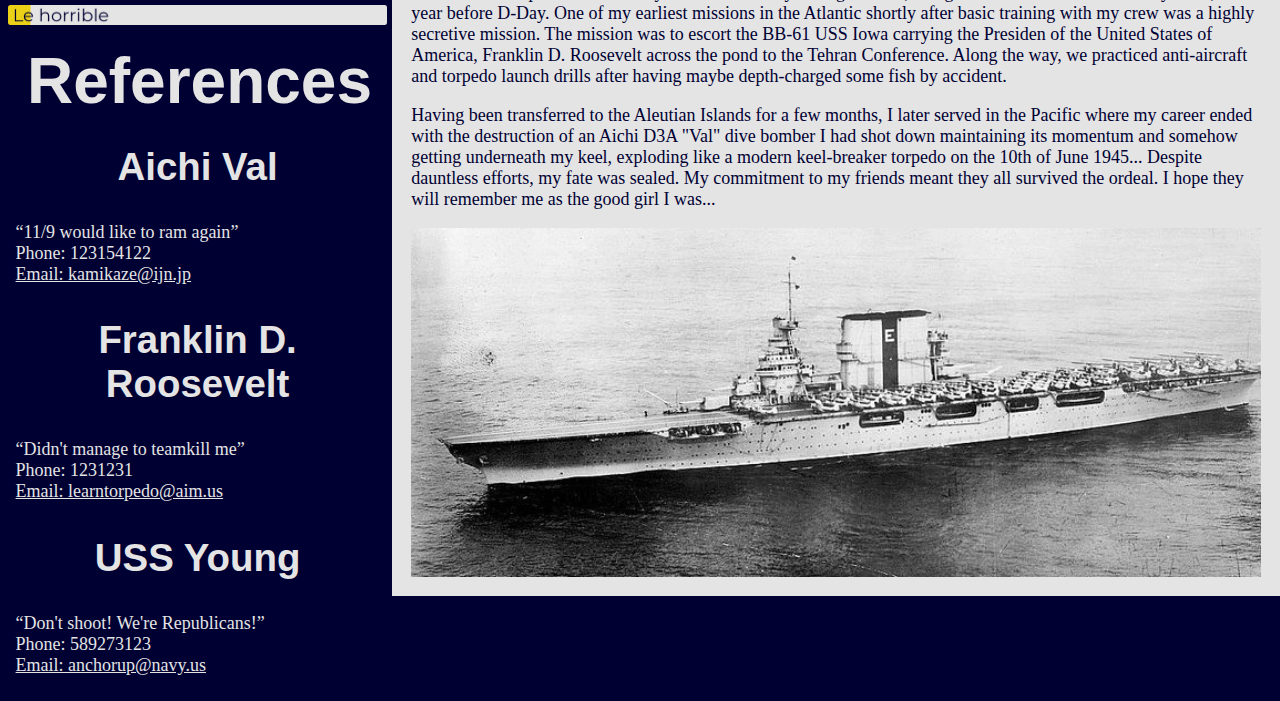
==== commit d81549db: "Update index.html" ====
--- a/CV/index.html
+++ b/CV/index.html
@@ -13,7 +13,7 @@
     
 
 <div id="sidebar">
-    <img class="side" src="img/Willie_D_Porter_Profile.png" alt="Profile picture of William D Porter survivors being rescued after the order to abandon ship was given" height=50% width=50%>
+    <img class="side" src="img/Willie_D_Porter_Profile.png" alt="Profile picture of William D Porter survivors being rescued after the order to abandon ship was given">
     <h1>Key info</h1>
     <h2 class="side">Contact</h2>
     <p class="side">Address: 27°6'35N , 127°37'59E<br>
@@ -54,7 +54,7 @@
     <h3 class="side">USS Young</h3>
     <p class="side"><q>Don't shoot! We're Republicans!</q><br>
         Phone: 589273123 <br>
-        <a href="mailto: anchorup@navy.us">Email: anchorup@navy.us</a></p>
+        <a href="mailto:anchorup@navy.us">Email: anchorup@navy.us</a></p>
 </div>
 
 <div id=main>
@@ -87,4 +87,4 @@
     <img src="img/Sarrachi.jpg" alt="CV-3 USS Saratoga, an actual CV still in her original configuration with 8in bore guns on deck" width=1000000% height=1000000%>
 </div>
 </body>
-</html>+</html>
